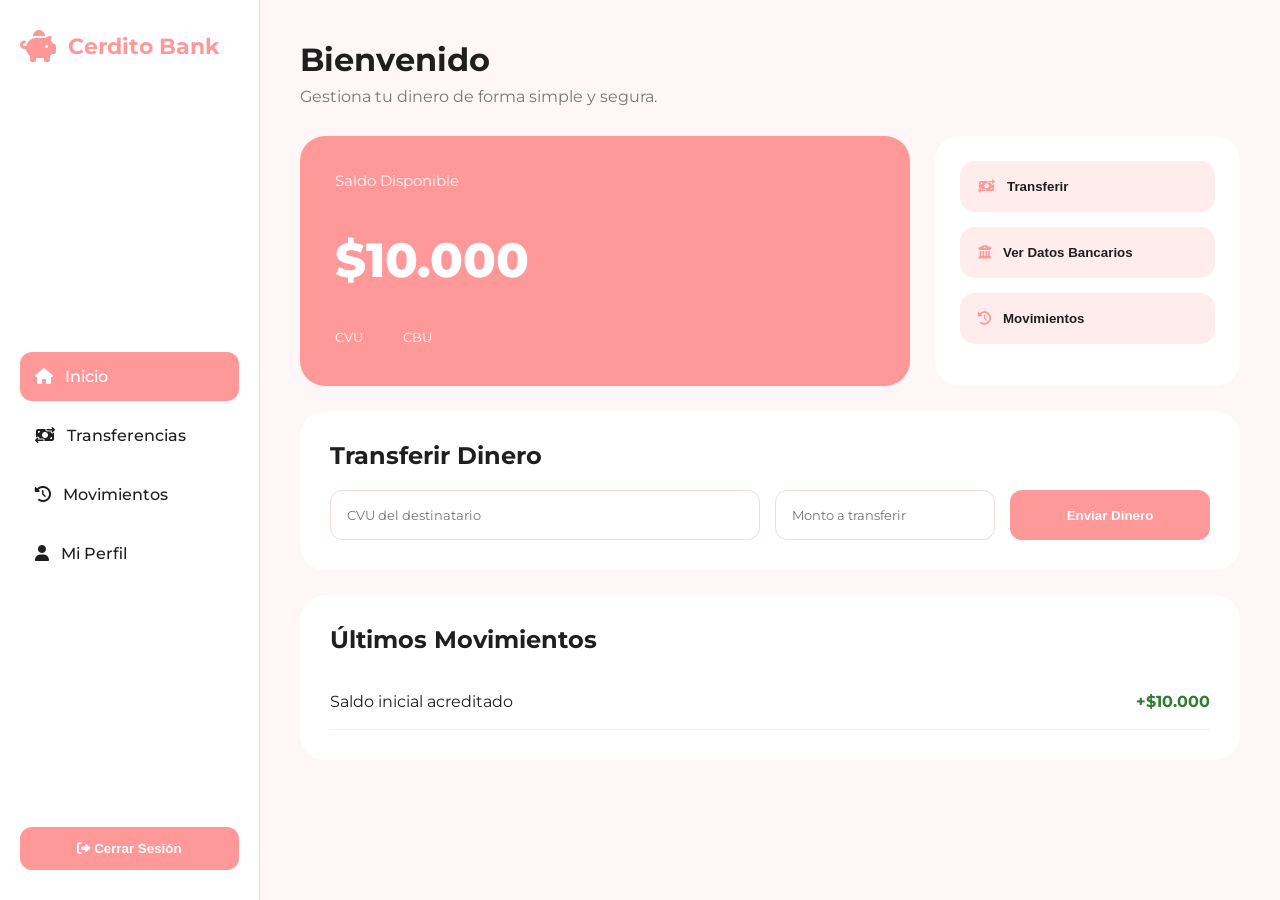
==== src/dashboard/Dashboard.html @ 2464d98d "cerdito banck: v1.0.0" ====
<!DOCTYPE html>
<html lang="es">

<head>
    <meta charset="UTF-8">
    <meta name="viewport" content="width=device-width, initial-scale=1.0">

    <title>Dashboard | Cerdito Bank</title>

    <link rel="stylesheet" href="Dashboard.css">

    <link rel="stylesheet"
        href="https://cdnjs.cloudflare.com/ajax/libs/font-awesome/6.5.1/css/all.min.css">

    <link href="https://fonts.googleapis.com/css2?family=Montserrat:wght@300;400;500;600;700;800&display=swap"
        rel="stylesheet">
</head>

<body>

    <div class="layout">

        <!-- SIDEBAR -->

        <aside class="sidebar">

            <div class="brand">

                <i class="fa-solid fa-piggy-bank"></i>

                <h2>Cerdito Bank</h2>

            </div>

            <nav class="menu">

                <a href="#" class="active">
                    <i class="fa-solid fa-house"></i>
                    Inicio
                </a>

                <a href="#">
                    <i class="fa-solid fa-money-bill-transfer"></i>
                    Transferencias
                </a>

                <a href="#">
                    <i class="fa-solid fa-clock-rotate-left"></i>
                    Movimientos
                </a>

                <a href="#">
                    <i class="fa-solid fa-user"></i>
                    Mi Perfil
                </a>

            </nav>

            <button id="logoutBtn">
                <i class="fa-solid fa-right-from-bracket"></i>
                Cerrar Sesión
            </button>

        </aside>

        <!-- CONTENIDO -->

        <main class="content">

            <header class="topbar">

                <div>
                    <h1 id="welcomeMessage">
                        Bienvenido
                    </h1>

                    <p>
                        Gestiona tu dinero de forma simple y segura.
                    </p>
                </div>

            </header>

            <!-- RESUMEN -->

            <section class="top-section">

                <div class="balance-card">

                    <span class="card-label">
                        Saldo Disponible
                    </span>

                    <h2 id="saldo">
                        $10.000
                    </h2>

                    <div class="bank-data">

                        <div>
                            <small>CVU</small>
                            <span id="cvu"></span>
                        </div>

                        <div>
                            <small>CBU</small>
                            <span id="cbu"></span>
                        </div>

                    </div>

                </div>

                <div class="actions-card">

                    <button>
                        <i class="fa-solid fa-money-bill-transfer"></i>
                        Transferir
                    </button>

                    <button>
                        <i class="fa-solid fa-building-columns"></i>
                        Ver Datos Bancarios
                    </button>

                    <button>
                        <i class="fa-solid fa-clock-rotate-left"></i>
                        Movimientos
                    </button>

                </div>

            </section>

            <!-- TRANSFERENCIA -->

            <section class="transfer-card">

                <h2>
                    Transferir Dinero
                </h2>

                <form id="transferForm">

                    <input
                        type="text"
                        id="cvuDestino"
                        placeholder="CVU del destinatario"
                        required>

                    <input
                        type="number"
                        id="monto"
                        placeholder="Monto a transferir"
                        min="1"
                        required>

                    <button type="submit">
                        Enviar Dinero
                    </button>

                </form>

            </section>

            <!-- MOVIMIENTOS -->

            <section class="movements-card">

                <h2>
                    Últimos Movimientos
                </h2>

                <ul id="movimientos">

                    <li>
                        <span>Saldo inicial acreditado</span>
                        <span class="ingreso">
                            +$10.000
                        </span>
                    </li>

                </ul>

            </section>

        </main>

    </div>

    <script src="Dashboard.js"></script>

</body>

</html>
---- src/dashboard/Dashboard.css ----
*{
    margin:0;
    padding:0;
    box-sizing:border-box;
}

:root{
    --rosa:#FF9999;
    --rosa-claro:#FFECEC;
    --rosa-hover:#FF8A8A;
    --blanco:#FFFFFF;
    --negro:#1F1F1F;
    --gris:#777777;
    --fondo:#FFF7F7;
    --borde:#F1DADA;
}

body{
    font-family:'Montserrat',sans-serif;
    background:var(--fondo);
    color:var(--negro);
}

.layout{
    display:flex;
    min-height:100vh;
}

/* SIDEBAR */

.sidebar{
    width:260px;
    background:white;
    border-right:1px solid var(--borde);

    padding:30px 20px;

    display:flex;
    flex-direction:column;
    justify-content:space-between;
}

.brand{
    display:flex;
    align-items:center;
    gap:12px;
    margin-bottom:40px;
}

.brand i{
    font-size:2rem;
    color:var(--rosa);
}

.brand h2{
    color:var(--rosa);
    font-size:1.4rem;
}

.menu{
    display:flex;
    flex-direction:column;
    gap:10px;
}

.menu a{
    text-decoration:none;
    color:var(--negro);

    padding:15px;

    border-radius:12px;

    display:flex;
    align-items:center;
    gap:12px;

    font-weight:500;
}

.menu a.active{
    background:var(--rosa);
    color:white;
}

#logoutBtn{
    border:none;

    background:var(--rosa);

    color:white;

    padding:14px;

    border-radius:12px;

    font-weight:600;

    cursor:pointer;
}

/* CONTENIDO */

.content{
    flex:1;
    padding:40px;
}

.topbar{
    margin-bottom:30px;
}

.topbar h1{
    font-size:2rem;
    margin-bottom:8px;
}

.topbar p{
    color:var(--gris);
}

/* RESUMEN */

.top-section{
    display:grid;
    grid-template-columns:2fr 1fr;
    gap:25px;

    margin-bottom:25px;
}

.balance-card{
    background:var(--rosa);

    color:white;

    border-radius:25px;

    padding:35px;

    min-height:250px;

    display:flex;
    flex-direction:column;
    justify-content:space-between;
}

.card-label{
    font-size:.95rem;
    opacity:.9;
}

.balance-card h2{
    font-size:3rem;
    font-weight:800;
}

.bank-data{
    display:flex;
    gap:40px;
}

.bank-data small{
    display:block;
    margin-bottom:6px;
}

.bank-data span{
    font-weight:600;
}

.actions-card{
    background:white;

    border-radius:25px;

    padding:25px;

    display:flex;
    flex-direction:column;
    gap:15px;
}

.actions-card button{
    border:none;

    background:var(--rosa-claro);

    padding:18px;

    border-radius:15px;

    display:flex;
    align-items:center;
    gap:12px;

    font-weight:600;

    cursor:pointer;

    color:var(--negro);
}

.actions-card button i{
    color:var(--rosa);
}

/* TRANSFERENCIA */

.transfer-card{
    background:white;

    border-radius:25px;

    padding:30px;

    margin-bottom:25px;
}

.transfer-card h2{
    margin-bottom:20px;
}

#transferForm{
    display:grid;
    grid-template-columns:1fr 220px 200px;
    gap:15px;
}

#transferForm input{
    padding:16px;

    border:1px solid var(--borde);

    border-radius:12px;

    outline:none;

    font-family:inherit;
}

#transferForm button{
    border:none;

    background:var(--rosa);

    color:white;

    border-radius:12px;

    font-weight:700;

    cursor:pointer;
}

/* MOVIMIENTOS */

.movements-card{
    background:white;

    border-radius:25px;

    padding:30px;
}

.movements-card h2{
    margin-bottom:20px;
}

#movimientos{
    list-style:none;
}

#movimientos li{
    display:flex;
    justify-content:space-between;
    align-items:center;

    padding:18px 0;

    border-bottom:1px solid #f2f2f2;
}

.ingreso{
    color:#2E7D32;
    font-weight:700;
}

.egreso{
    color:#C62828;
    font-weight:700;
}

/* RESPONSIVE */

@media(max-width:1000px){

    .top-section{
        grid-template-columns:1fr;
    }

    #transferForm{
        grid-template-columns:1fr;
    }
}

@media(max-width:768px){

    .layout{
        flex-direction:column;
    }

    .sidebar{
        width:100%;
        border-right:none;
        border-bottom:1px solid var(--borde);
    }

    .content{
        padding:20px;
    }

    .bank-data{
        flex-direction:column;
        gap:15px;
    }

    .balance-card h2{
        font-size:2.2rem;
    }
}
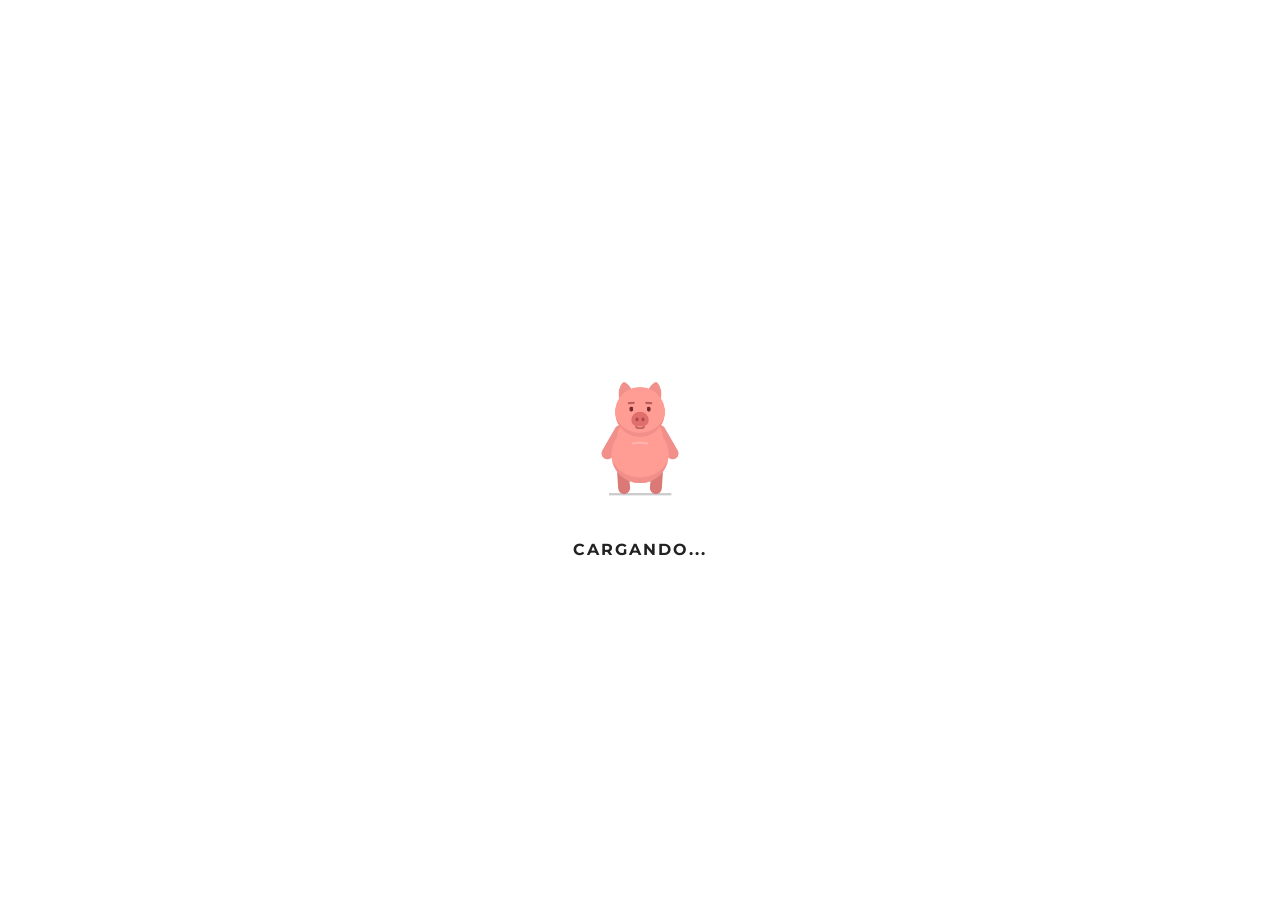
==== commit 971922ff: "fix: se mejora la interaccion con el dashboard" ====
--- a/src/dashboard/Dashboard.html
+++ b/src/dashboard/Dashboard.html
@@ -2,193 +2,174 @@
 <html lang="es">
 
 <head>
+
     <meta charset="UTF-8">
-    <meta name="viewport" content="width=device-width, initial-scale=1.0">
+
+    <meta
+        name="viewport"
+        content="width=device-width, initial-scale=1.0">
 
     <title>Dashboard | Cerdito Bank</title>
 
     <link rel="stylesheet" href="Dashboard.css">
 
-    <link rel="stylesheet"
+    <link
+        rel="stylesheet"
         href="https://cdnjs.cloudflare.com/ajax/libs/font-awesome/6.5.1/css/all.min.css">
 
-    <link href="https://fonts.googleapis.com/css2?family=Montserrat:wght@300;400;500;600;700;800&display=swap"
+    <link
+        href="https://fonts.googleapis.com/css2?family=Montserrat:wght@300;400;500;600;700;800&display=swap"
         rel="stylesheet">
+
 </head>
 
 <body>
 
-    <div class="layout">
+    <main class="dashboard">
 
-        <!-- SIDEBAR -->
+        <header class="header">
 
-        <aside class="sidebar">
+            <div>
 
-            <div class="brand">
+                <h1 id="welcomeMessage">
+                    Bienvenido
+                </h1>
 
-                <i class="fa-solid fa-piggy-bank"></i>
-
-                <h2>Cerdito Bank</h2>
+                <p>
+                    Tu banca digital personal
+                </p>
 
             </div>
 
-            <nav class="menu">
+            <button id="logoutBtn">
 
-                <a href="#" class="active">
-                    <i class="fa-solid fa-house"></i>
-                    Inicio
-                </a>
+                <i class="fa-solid fa-right-from-bracket"></i>
 
-                <a href="#">
-                    <i class="fa-solid fa-money-bill-transfer"></i>
-                    Transferencias
-                </a>
-
-                <a href="#">
-                    <i class="fa-solid fa-clock-rotate-left"></i>
-                    Movimientos
-                </a>
-
-                <a href="#">
-                    <i class="fa-solid fa-user"></i>
-                    Mi Perfil
-                </a>
-
-            </nav>
-
-            <button id="logoutBtn">
-                <i class="fa-solid fa-right-from-bracket"></i>
-                Cerrar Sesión
             </button>
 
-        </aside>
+        </header>
 
-        <!-- CONTENIDO -->
+        <section class="account-card">
 
-        <main class="content">
+            <div>
 
-            <header class="topbar">
+                <span class="label">
+                    Saldo Disponible
+                </span>
+
+                <h2 id="saldo">
+                    $0
+                </h2>
+
+            </div>
+
+            <div class="account-info">
 
                 <div>
-                    <h1 id="welcomeMessage">
-                        Bienvenido
-                    </h1>
 
-                    <p>
-                        Gestiona tu dinero de forma simple y segura.
-                    </p>
-                </div>
+                    <small>CVU</small>
 
-            </header>
-
-            <!-- RESUMEN -->
-
-            <section class="top-section">
-
-                <div class="balance-card">
-
-                    <span class="card-label">
-                        Saldo Disponible
-                    </span>
-
-                    <h2 id="saldo">
-                        $10.000
-                    </h2>
-
-                    <div class="bank-data">
-
-                        <div>
-                            <small>CVU</small>
-                            <span id="cvu"></span>
-                        </div>
-
-                        <div>
-                            <small>CBU</small>
-                            <span id="cbu"></span>
-                        </div>
-
-                    </div>
+                    <p id="cvu"></p>
 
                 </div>
 
-                <div class="actions-card">
+            </div>
 
-                    <button>
-                        <i class="fa-solid fa-money-bill-transfer"></i>
-                        Transferir
-                    </button>
+        </section>
 
-                    <button>
-                        <i class="fa-solid fa-building-columns"></i>
-                        Ver Datos Bancarios
-                    </button>
+        <section class="actions">
 
-                    <button>
-                        <i class="fa-solid fa-clock-rotate-left"></i>
-                        Movimientos
-                    </button>
+            <button id="showTransfer">
 
-                </div>
+                <i class="fa-solid fa-paper-plane"></i>
 
-            </section>
+                Transferir
 
-            <!-- TRANSFERENCIA -->
+            </button>
 
-            <section class="transfer-card">
+            <button id="showUsers">
 
-                <h2>
-                    Transferir Dinero
-                </h2>
+                <i class="fa-solid fa-users"></i>
 
-                <form id="transferForm">
+                Usuarios
 
-                    <input
-                        type="text"
-                        id="cvuDestino"
-                        placeholder="CVU del destinatario"
-                        required>
+            </button>
 
-                    <input
-                        type="number"
-                        id="monto"
-                        placeholder="Monto a transferir"
-                        min="1"
-                        required>
+            <button id="showMovements">
 
-                    <button type="submit">
-                        Enviar Dinero
-                    </button>
+                <i class="fa-solid fa-clock-rotate-left"></i>
 
-                </form>
+                Historial
 
-            </section>
+            </button>
 
-            <!-- MOVIMIENTOS -->
+        </section>
 
-            <section class="movements-card">
+        <section
+            id="transferSection"
+            class="panel">
 
-                <h2>
-                    Últimos Movimientos
-                </h2>
+            <h3>
+                Transferir dinero
+            </h3>
 
-                <ul id="movimientos">
+            <form id="transferForm">
 
-                    <li>
-                        <span>Saldo inicial acreditado</span>
-                        <span class="ingreso">
-                            +$10.000
-                        </span>
-                    </li>
+                <select
+                    id="userSelect"
+                    required>
 
-                </ul>
+                    <option value="">
+                        Seleccionar usuario
+                    </option>
 
-            </section>
+                </select>
 
-        </main>
+                <input
+                    type="number"
+                    id="monto"
+                    placeholder="Monto"
+                    min="1"
+                    required>
 
-    </div>
+                <button type="submit">
+                    Enviar dinero
+                </button>
 
-    <script src="Dashboard.js"></script>
+            </form>
+
+        </section>
+
+        <section
+            id="usersSection"
+            class="panel hidden">
+
+            <h3>
+                Usuarios registrados
+            </h3>
+
+            <ul id="usersList"></ul>
+
+        </section>
+
+        <section
+            id="movementsSection"
+            class="panel hidden">
+
+            <h3>
+                Historial de movimientos
+            </h3>
+
+            <ul id="movimientos"></ul>
+
+        </section>
+
+    </main>
+
+    <script
+        type="module"
+        src="Dashboard.js">
+    </script>
 
 </body>
 
--- a/src/dashboard/Dashboard.css
+++ b/src/dashboard/Dashboard.css
@@ -6,326 +6,197 @@
 
 :root{
     --rosa:#FF9999;
-    --rosa-claro:#FFECEC;
     --rosa-hover:#FF8A8A;
+    --rosa-claro:#FFF4F4;
     --blanco:#FFFFFF;
-    --negro:#1F1F1F;
+    --negro:#222222;
     --gris:#777777;
-    --fondo:#FFF7F7;
-    --borde:#F1DADA;
 }
 
 body{
     font-family:'Montserrat',sans-serif;
-    background:var(--fondo);
+    background:var(--rosa-claro);
+}
+
+.dashboard{
+    max-width:1000px;
+    margin:auto;
+    padding:30px;
+}
+
+.header{
+    display:flex;
+    justify-content:space-between;
+    align-items:center;
+    margin-bottom:25px;
+}
+
+.header h1{
     color:var(--negro);
 }
 
-.layout{
-    display:flex;
-    min-height:100vh;
-}
-
-/* SIDEBAR */
-
-.sidebar{
-    width:260px;
+.header p{
+    color:var(--gris);
+}
+
+#logoutBtn{
+    width:50px;
+    height:50px;
+
+    border:none;
+
+    border-radius:12px;
+
+    background:var(--rosa);
+
+    color:white;
+
+    cursor:pointer;
+}
+
+.account-card{
+    background:var(--rosa);
+
+    color:white;
+
+    border-radius:25px;
+
+    padding:30px;
+
+    margin-bottom:25px;
+}
+
+.account-card h2{
+    font-size:3rem;
+    margin:10px 0;
+}
+
+.account-info{
+    margin-top:20px;
+}
+
+.account-info p{
+    font-weight:700;
+}
+
+.actions{
+    display:grid;
+    grid-template-columns:repeat(3,1fr);
+    gap:15px;
+    margin-bottom:25px;
+}
+
+.actions button{
+    border:none;
+
     background:white;
-    border-right:1px solid var(--borde);
-
-    padding:30px 20px;
-
-    display:flex;
-    flex-direction:column;
-    justify-content:space-between;
-}
-
-.brand{
-    display:flex;
+
+    padding:18px;
+
+    border-radius:15px;
+
+    font-weight:600;
+
+    cursor:pointer;
+
+    display:flex;
+    justify-content:center;
     align-items:center;
-    gap:12px;
-    margin-bottom:40px;
-}
-
-.brand i{
-    font-size:2rem;
+    gap:10px;
+}
+
+.actions button i{
     color:var(--rosa);
 }
 
-.brand h2{
-    color:var(--rosa);
-    font-size:1.4rem;
-}
-
-.menu{
-    display:flex;
-    flex-direction:column;
-    gap:10px;
-}
-
-.menu a{
-    text-decoration:none;
-    color:var(--negro);
-
-    padding:15px;
-
-    border-radius:12px;
-
-    display:flex;
-    align-items:center;
-    gap:12px;
-
-    font-weight:500;
-}
-
-.menu a.active{
-    background:var(--rosa);
-    color:white;
-}
-
-#logoutBtn{
-    border:none;
-
-    background:var(--rosa);
-
-    color:white;
-
-    padding:14px;
-
-    border-radius:12px;
-
-    font-weight:600;
-
-    cursor:pointer;
-}
-
-/* CONTENIDO */
-
-.content{
-    flex:1;
-    padding:40px;
-}
-
-.topbar{
-    margin-bottom:30px;
-}
-
-.topbar h1{
-    font-size:2rem;
-    margin-bottom:8px;
-}
-
-.topbar p{
-    color:var(--gris);
-}
-
-/* RESUMEN */
-
-.top-section{
-    display:grid;
-    grid-template-columns:2fr 1fr;
-    gap:25px;
-
-    margin-bottom:25px;
-}
-
-.balance-card{
-    background:var(--rosa);
-
-    color:white;
-
-    border-radius:25px;
-
-    padding:35px;
-
-    min-height:250px;
-
-    display:flex;
-    flex-direction:column;
-    justify-content:space-between;
-}
-
-.card-label{
-    font-size:.95rem;
-    opacity:.9;
-}
-
-.balance-card h2{
-    font-size:3rem;
-    font-weight:800;
-}
-
-.bank-data{
-    display:flex;
-    gap:40px;
-}
-
-.bank-data small{
-    display:block;
-    margin-bottom:6px;
-}
-
-.bank-data span{
-    font-weight:600;
-}
-
-.actions-card{
+.panel{
     background:white;
 
-    border-radius:25px;
+    border-radius:20px;
 
     padding:25px;
 
+    margin-bottom:20px;
+}
+
+.panel h3{
+    margin-bottom:20px;
+}
+
+.hidden{
+    display:none;
+}
+
+#transferForm{
     display:flex;
     flex-direction:column;
     gap:15px;
 }
 
-.actions-card button{
-    border:none;
-
-    background:var(--rosa-claro);
-
-    padding:18px;
-
-    border-radius:15px;
-
-    display:flex;
-    align-items:center;
-    gap:12px;
-
-    font-weight:600;
-
-    cursor:pointer;
-
-    color:var(--negro);
-}
-
-.actions-card button i{
-    color:var(--rosa);
-}
-
-/* TRANSFERENCIA */
-
-.transfer-card{
-    background:white;
-
-    border-radius:25px;
-
-    padding:30px;
-
-    margin-bottom:25px;
-}
-
-.transfer-card h2{
-    margin-bottom:20px;
-}
-
-#transferForm{
-    display:grid;
-    grid-template-columns:1fr 220px 200px;
-    gap:15px;
-}
-
+#transferForm select,
 #transferForm input{
-    padding:16px;
-
-    border:1px solid var(--borde);
+    padding:15px;
+
+    border:1px solid #ddd;
 
     border-radius:12px;
 
     outline:none;
-
-    font-family:inherit;
 }
 
 #transferForm button{
     border:none;
 
+    padding:15px;
+
+    border-radius:12px;
+
     background:var(--rosa);
 
     color:white;
 
-    border-radius:12px;
-
     font-weight:700;
 
     cursor:pointer;
 }
 
-/* MOVIMIENTOS */
-
-.movements-card{
-    background:white;
-
-    border-radius:25px;
-
-    padding:30px;
-}
-
-.movements-card h2{
-    margin-bottom:20px;
-}
-
+#usersList,
 #movimientos{
     list-style:none;
 }
 
+#usersList li,
 #movimientos li{
     display:flex;
     justify-content:space-between;
-    align-items:center;
-
-    padding:18px 0;
-
-    border-bottom:1px solid #f2f2f2;
+
+    padding:15px 0;
+
+    border-bottom:1px solid #eee;
 }
 
 .ingreso{
-    color:#2E7D32;
+    color:green;
     font-weight:700;
 }
 
 .egreso{
-    color:#C62828;
-    font-weight:700;
-}
-
-/* RESPONSIVE */
-
-@media(max-width:1000px){
-
-    .top-section{
+    color:red;
+    font-weight:700;
+}
+
+@media(max-width:768px){
+
+    .actions{
         grid-template-columns:1fr;
     }
 
-    #transferForm{
-        grid-template-columns:1fr;
+    .dashboard{
+        padding:15px;
     }
-}
-
-@media(max-width:768px){
-
-    .layout{
-        flex-direction:column;
-    }
-
-    .sidebar{
-        width:100%;
-        border-right:none;
-        border-bottom:1px solid var(--borde);
-    }
-
-    .content{
-        padding:20px;
-    }
-
-    .bank-data{
-        flex-direction:column;
-        gap:15px;
-    }
-
-    .balance-card h2{
+
+    .account-card h2{
         font-size:2.2rem;
     }
+
 }
